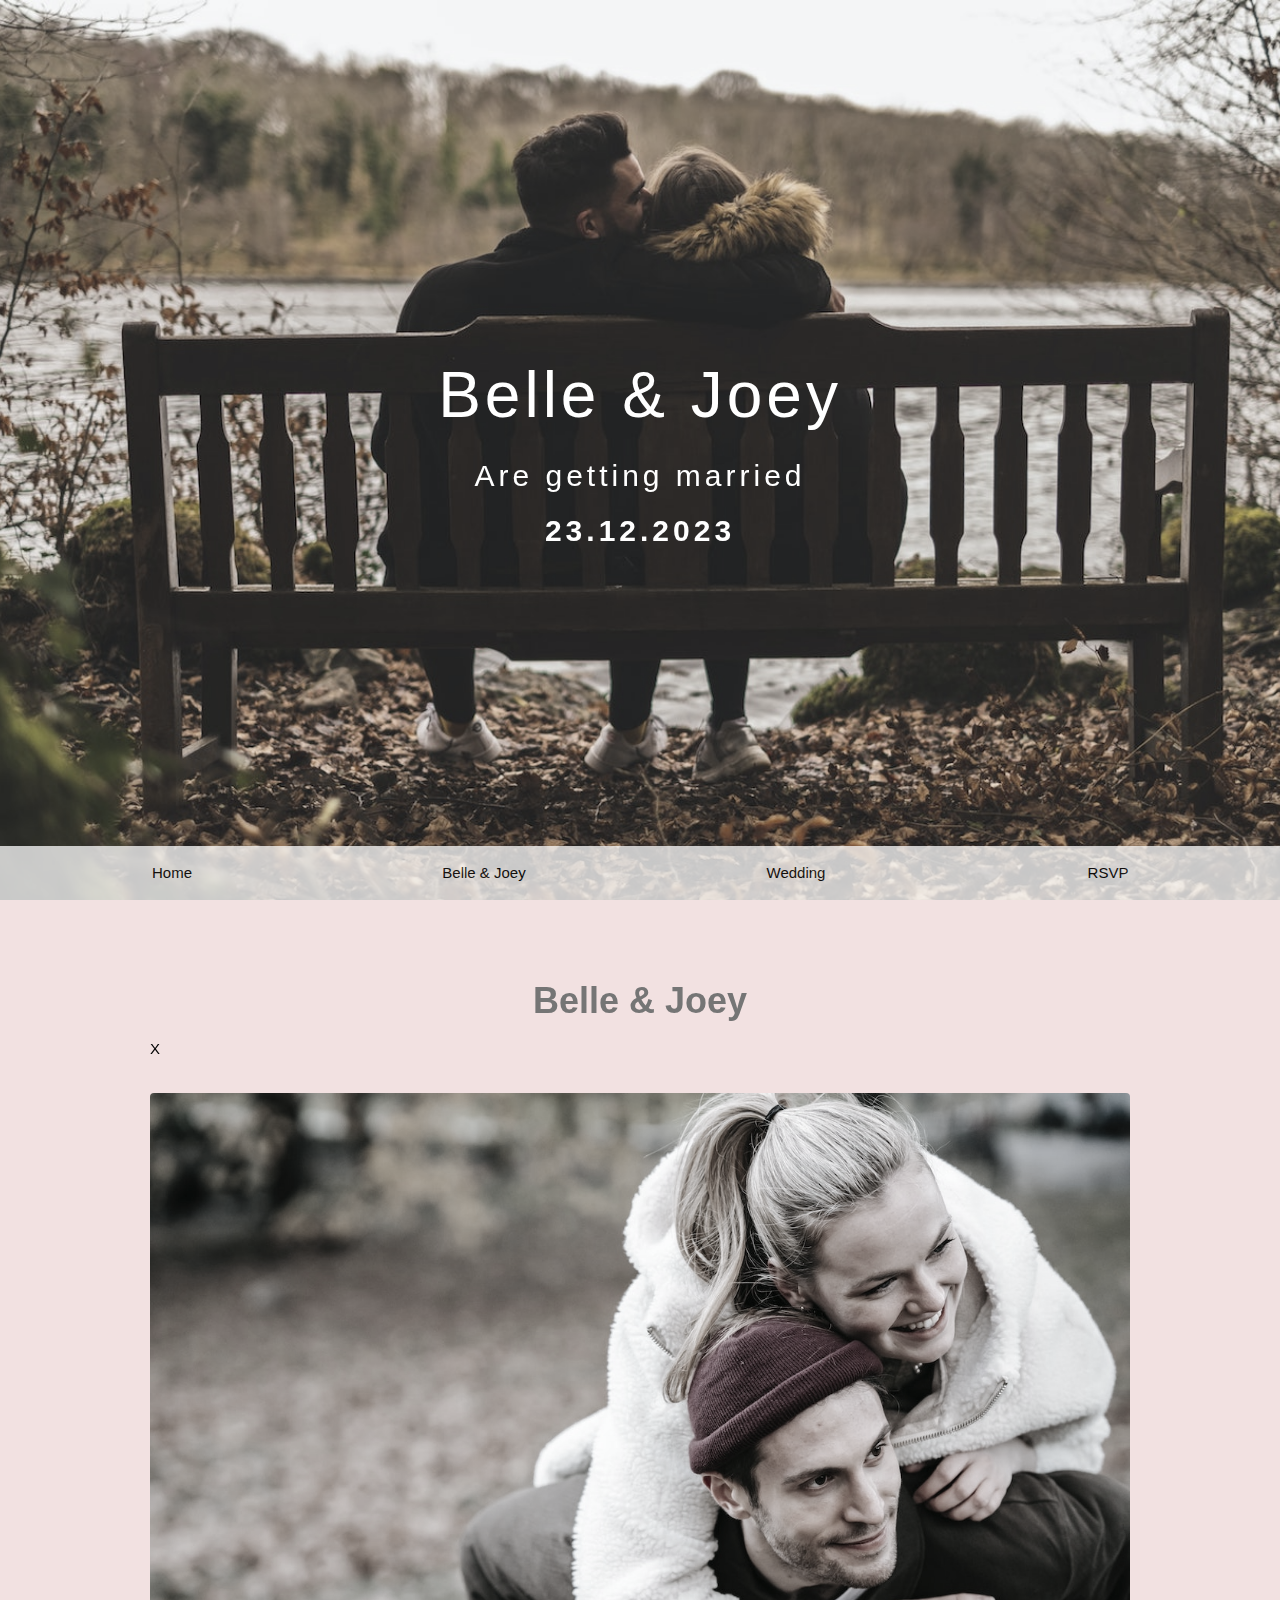
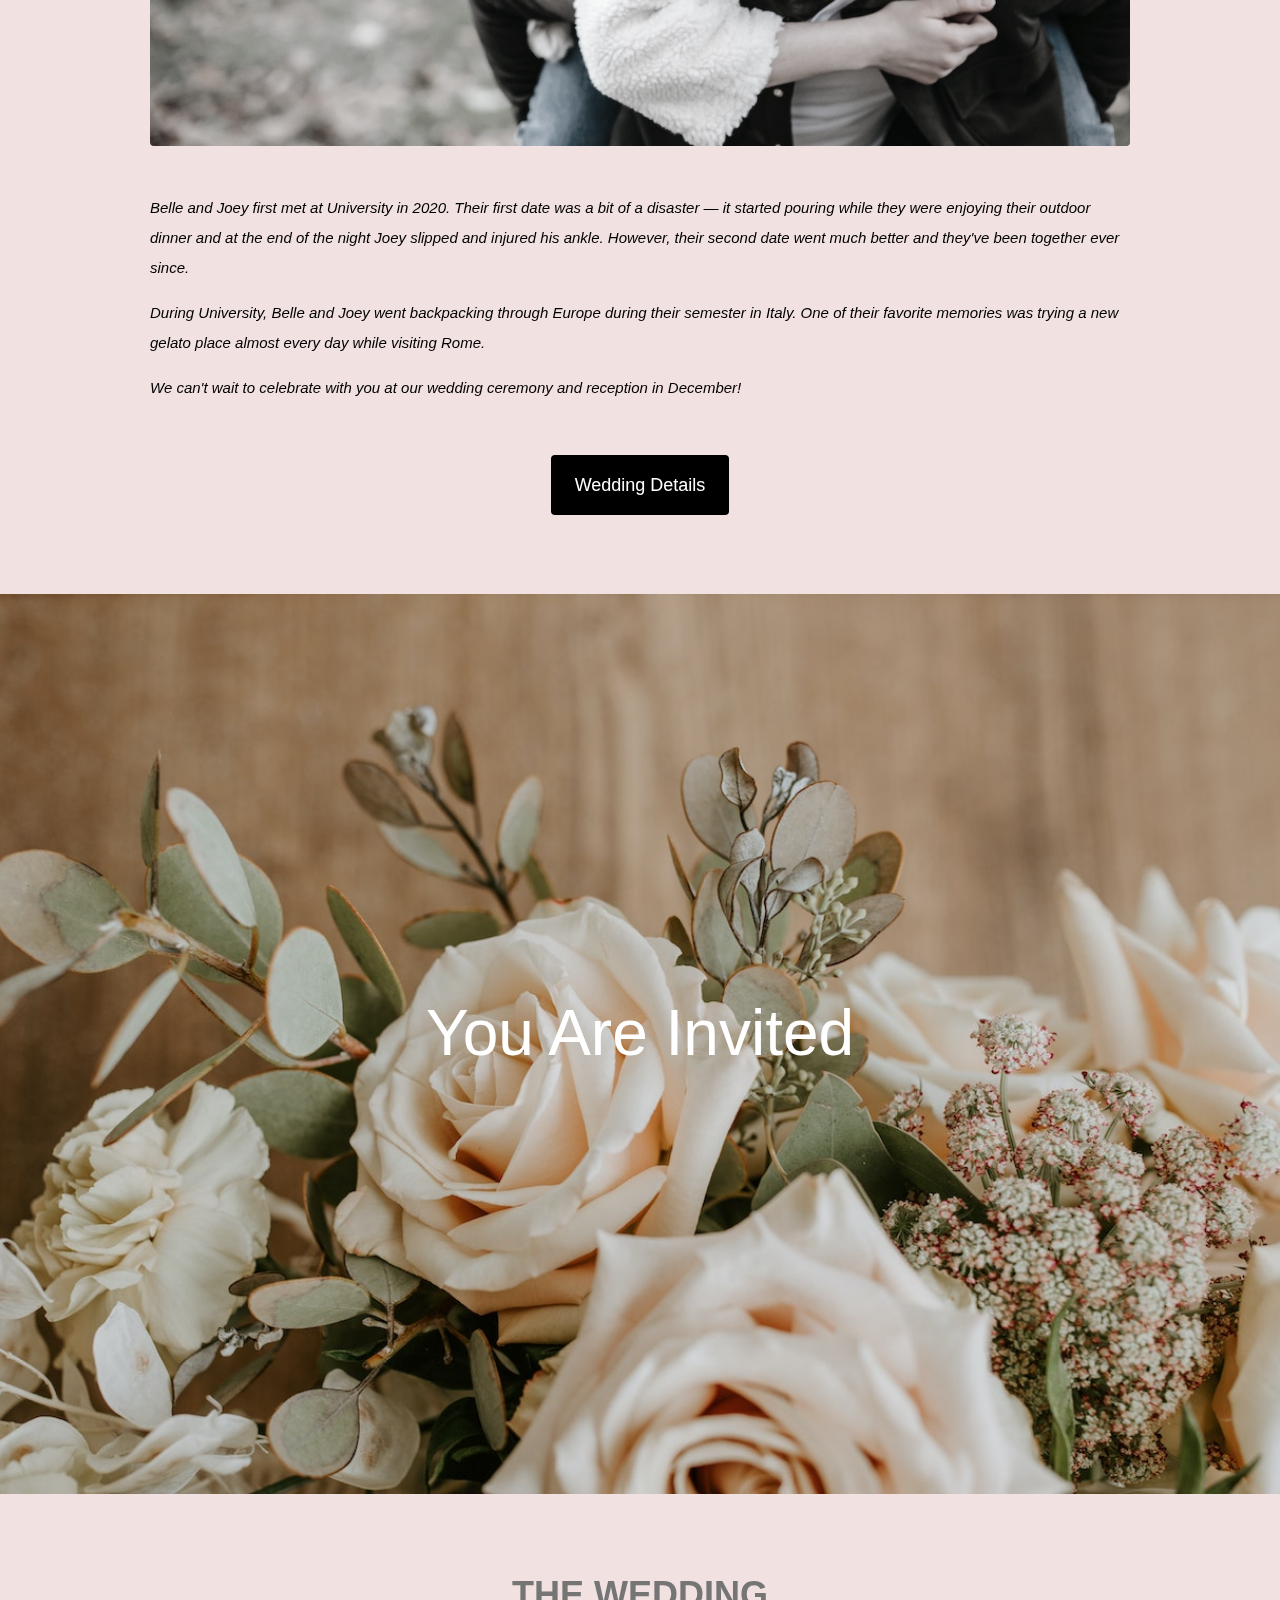
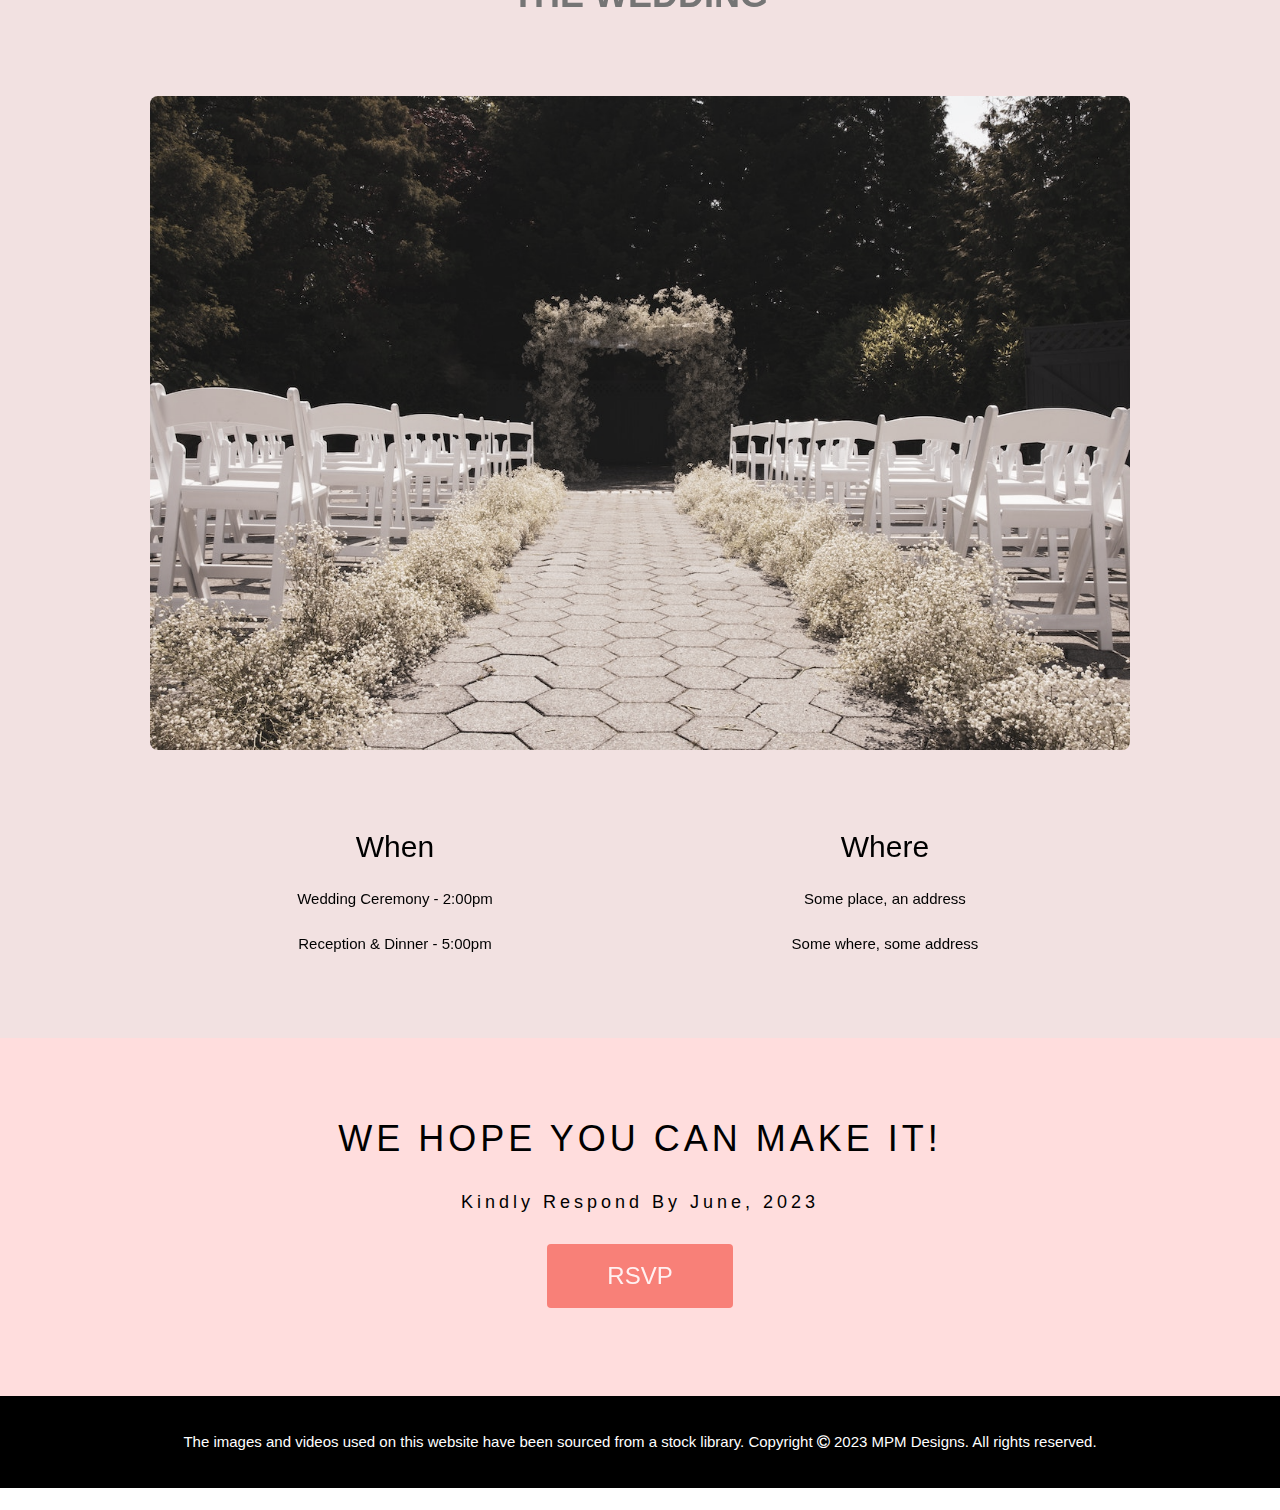
==== wed-invite/index.html @ c2a1ba06 "first commit" ====
<!DOCTYPE html>
<html lang="en">

<head>
    <meta charset="UTF-8">
    <meta http-equiv="X-UA-Compatible" content="IE=edge">
    <meta name="viewport" content="width=device-width, initial-scale=1.0">
    <link rel="stylesheet" href="styles.css" type="text/css">
    <link rel="stylesheet" href="https://www.w3schools.com/w3css/4/w3.css">
    <link rel="stylesheet" href="https://cdnjs.cloudflare.com/ajax/libs/font-awesome/4.7.0/css/font-awesome.min.css">
    <link rel="preconnect" href="https://fonts.googleapis.com">
    <link rel="preconnect" href="https://fonts.gstatic.com" crossorigin>
    <link href="https://fonts.googleapis.com/css2?family=Raleway:wght@100&display=swap" rel="stylesheet">
    <title>Wedding Invitation</title>
</head>

<body>
    <!-- Header / Home-->
    <header class="w3-display-container w3-wide bgimg w3-grayscale-min" id="home">
        <div class="w3-display-middle w3-text-white w3-center">
            <h1 class="w3-jumbo">Belle & Joey</h1>
            <h2>Are getting married</h2>
            <h2><b>23.12.2023</b></h2>
        </div>
    </header>

    <!-- Navbar (sticky bottom) -->
    <div class="w3-bottom w3-hide-small">
        <div class="w3-bar w3-white w3-center w3-padding w3-opacity-min w3-hover-opacity-off">
            <a href="#home" style="width:25%" class="w3-bar-item w3-button">Home</a>
            <a href="#us" style="width:25%" class="w3-bar-item w3-button">Belle & Joey</a>
            <a href="#wedding" style="width:25%" class="w3-bar-item w3-button">Wedding</a>
            <a href="#rsvp" style="width:25%" class="w3-bar-item w3-button w3-hover-black">RSVP</a>
        </div>
    </div>

    <!-- About / Belle and Joey -->
    <div class="w3-container w3-padding-64 w3-pale-red w3-grayscale-min" id="us">
        <div class="w3-content">
            <h1 class="w3-center w3-text-grey"><b>Belle & Joey</b></h1>
          X  <img class="w3-round w3-grayscale-min" src="img/about-img2.jpg" style="width:100%;margin:32px 0">
            <p><i>
                Belle and Joey first met at University in 2020. Their first date was a bit of a disaster — it started pouring while they were enjoying their outdoor dinner and at the end of the night Joey slipped and injured his ankle. However, their second date went much better and they've been together ever since.
            </i></p>
            <p><i>
                 During University, Belle and Joey went backpacking through Europe during their semester in Italy. One of their favorite memories was trying a new gelato place almost every day while visiting Rome. 
            </i></p>

            <p><i>
                We can't wait to celebrate with you at our wedding ceremony and reception in December! 
            </i></p>

            <br>
            <p class="w3-center"><a href="#wedding" class="w3-button w3-black w3-round w3-padding-large w3-large">Wedding Details</a></p>
        </div>
    </div>

    <!-- Background photo -->
    <div class="w3-display-container bgimg2">
        <div class="w3-display-middle w3-text-white w3-center">
            <h1 class="w3-jumbo">You Are Invited</h1><br>
            <!-- <h2>Of course..</h2> -->
        </div>
    </div>

    <!-- Wedding information -->
    <div class="w3-container w3-padding-64 w3-pale-red w3-grayscale-min w3-center" id="wedding">
        <div class="w3-content">
            <h1 class="w3-text-grey"><b>THE WEDDING</b></h1>
            <img class="w3-round-large " src="img/where-img.jpg" style="width:100%;margin:64px 0">
            <div class="w3-row">
                <div class="w3-half">
                    <h2>When</h2>
                    <p>Wedding Ceremony - 2:00pm</p>
                    <p>Reception & Dinner - 5:00pm</p>
                </div>
                <div class="w3-half">
                    <h2>Where</h2>
                    <p>Some place, an address</p>
                    <p>Some where, some address</p>
                </div>
            </div>
        </div>
    </div>

    <!-- RSVP section -->
    <div class="w3-container w3-padding-64 w3-pale-red w3-center w3-wide" id="rsvp">
        <h1>WE HOPE YOU CAN MAKE IT!</h1>
        <p class="w3-large">Kindly Respond By June, 2023</p>
        <p class="w3-xlarge">
            <button onclick="document.getElementById('id01').style.display='block'" class="w3-button w3-round w3-red w3-opacity w3-hover-opacity-off" style="padding:8px 60px">RSVP</button>
        </p>
    </div>

    <!-- RSVP modal -->
    <div id="id01" class="w3-modal">
        <div class="w3-modal-content w3-card-4 w3-animate-zoom" style="padding:32px;max-width:600px">
            <div class="w3-container w3-white w3-center">
                <span onclick="document.getElementById('id01').style.display='none'" class="w3-button w3-display-topright w3-large">x</span>
                <h1 class="w3-wide">CAN YOU COME?</h1>
                <p>We really hope you can make it.</p>
                <form>
                    <input class="w3-input w3-border" type="text" placeholder="Name(s)" name="name">
                </form>
                <p><i>Sincerely, Belle & Joey</i></p>
                <div class="w3-row">
                    <div class="w3-half">
                        <button onclick="document.getElementById('id01').style.display='none'" type="button" class="w3-button w3-block w3-green">Going</button>
                    </div>
                    <div class="w3-half">
                        <button onclick="document.getElementById('id01').style.display='none'" type="button" class="w3-button w3-block w3-red">Can't come</button>
                    </div>
                </div>
            </div>
        </div>
    </div>

    <!-- Footer -->
    <footer class="w3-center w3-black w3-padding-16">
        <p>The images and videos used on this website have been sourced from a stock library. Copyright <i class="fa fa-copyright "></i> 2023 MPM Designs. All rights reserved. </p>
    </footer>
    <div class="w3-hide-small" style="margin-bottom:32px"> </div>

</body>

</html>
---- wed-invite/styles.css ----
body,
h1,
h2 {
    font-family: 'Raleway', sans-serif;
}

body,
html {
    height: 100%
}

p {
    line-height: 2
}

.bgimg,
.bgimg2 {
    min-height: 100%;
    background-position: center;
    background-size: cover;
}

.bgimg {
    background-image: url("img/header-img.jpg")
}

.bgimg2 {
    background-image: url("img/header-img3.jpg")
}
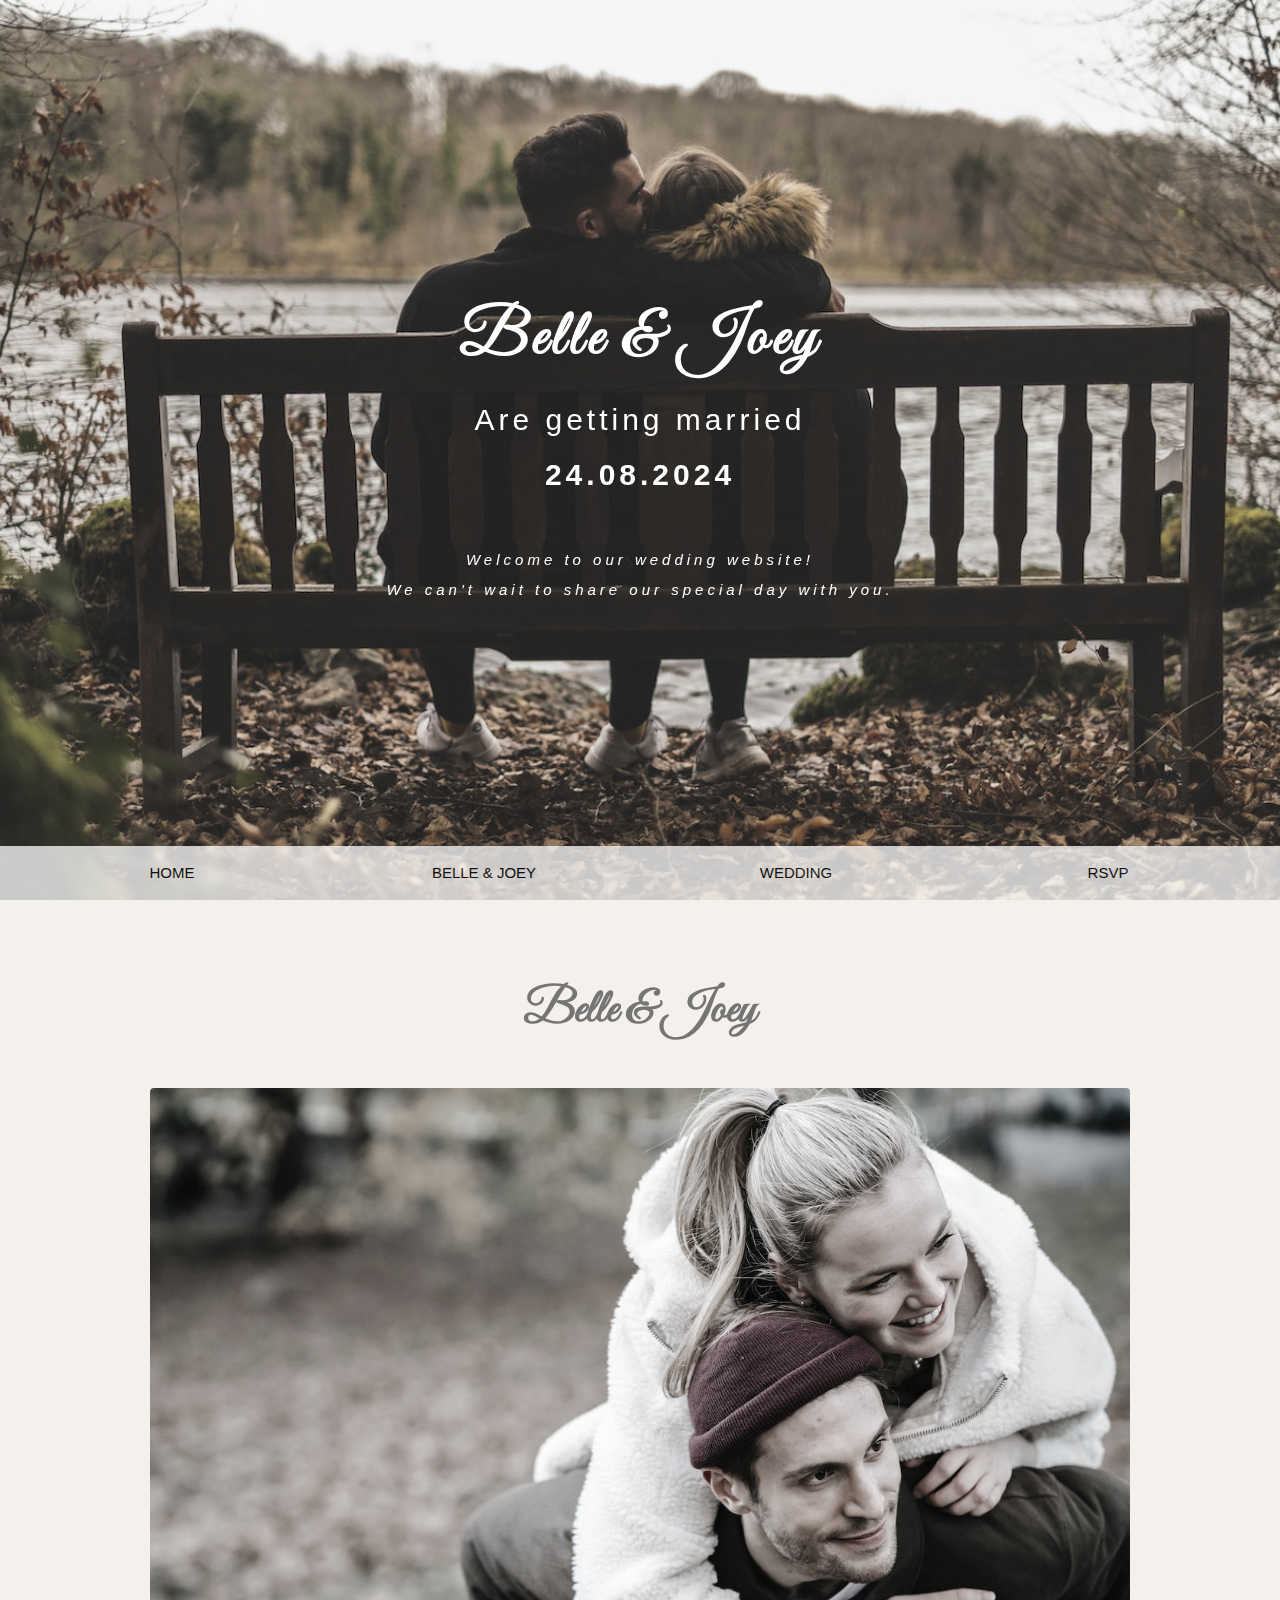
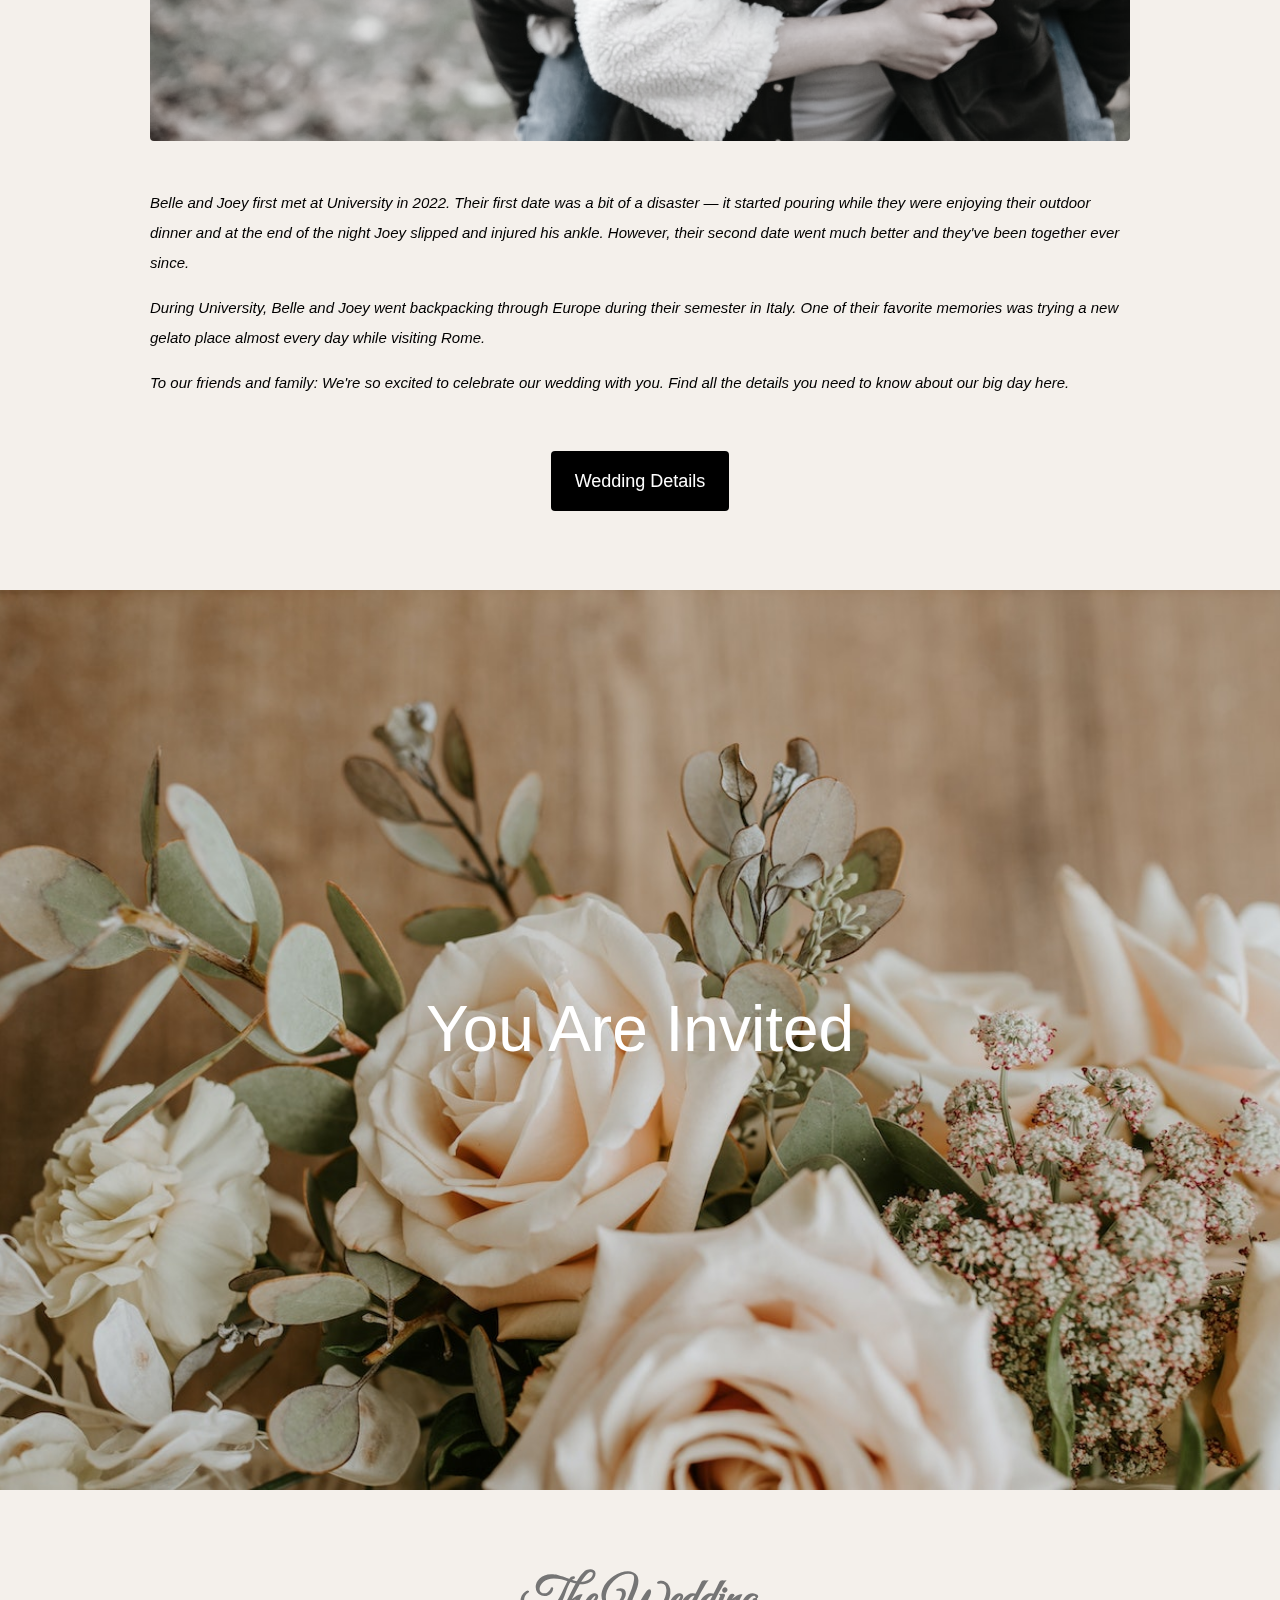
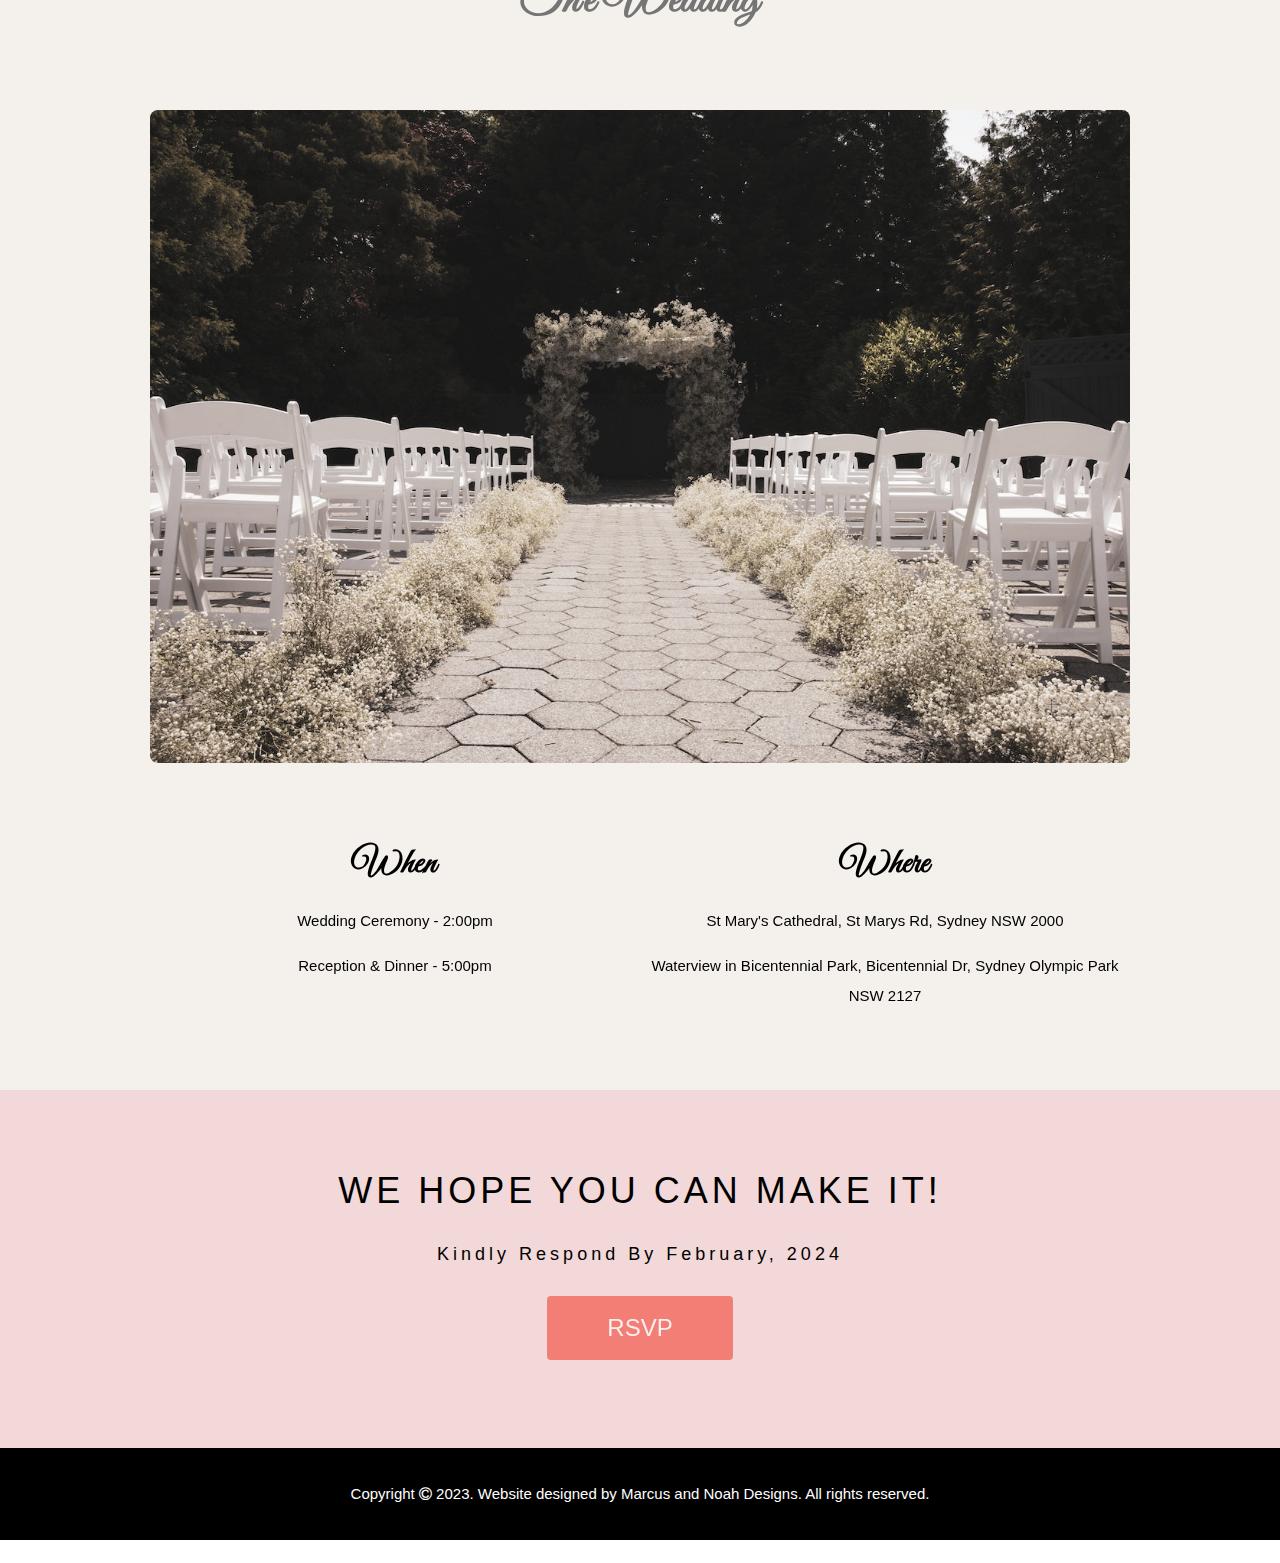
==== commit adbda6bc: "updates" ====
--- a/wed-invite/index.html
+++ b/wed-invite/index.html
@@ -11,43 +11,46 @@
     <link rel="preconnect" href="https://fonts.googleapis.com">
     <link rel="preconnect" href="https://fonts.gstatic.com" crossorigin>
     <link href="https://fonts.googleapis.com/css2?family=Raleway:wght@100&display=swap" rel="stylesheet">
-    <title>Wedding Invitation</title>
+<link href="https://fonts.googleapis.com/css2?family=Great+Vibes&family=Petit+Formal+Script&display=swap" rel="stylesheet">
+    <title>Wedding Invitation Website Example by Marcus and Noah Designs</title>
 </head>
 
 <body>
     <!-- Header / Home-->
     <header class="w3-display-container w3-wide bgimg w3-grayscale-min" id="home">
         <div class="w3-display-middle w3-text-white w3-center">
-            <h1 class="w3-jumbo">Belle & Joey</h1>
+            <h1 class="title w3-jumbo">Belle & Joey</h1>
             <h2>Are getting married</h2>
-            <h2><b>23.12.2023</b></h2>
+            <h2><b>24.08.2024</b></h2>
+            <br>
+            <p><em>Welcome to our wedding website! <br>We can't wait to share our special day with you.</em></p>
         </div>
     </header>
 
     <!-- Navbar (sticky bottom) -->
     <div class="w3-bottom w3-hide-small">
         <div class="w3-bar w3-white w3-center w3-padding w3-opacity-min w3-hover-opacity-off">
-            <a href="#home" style="width:25%" class="w3-bar-item w3-button">Home</a>
-            <a href="#us" style="width:25%" class="w3-bar-item w3-button">Belle & Joey</a>
-            <a href="#wedding" style="width:25%" class="w3-bar-item w3-button">Wedding</a>
+            <a href="#home" style="width:25%" class="w3-bar-item w3-button">HOME</a>
+            <a href="#us" style="width:25%" class="w3-bar-item w3-button">BELLE & JOEY</a>
+            <a href="#wedding" style="width:25%" class="w3-bar-item w3-button">WEDDING</a>
             <a href="#rsvp" style="width:25%" class="w3-bar-item w3-button w3-hover-black">RSVP</a>
         </div>
     </div>
 
     <!-- About / Belle and Joey -->
-    <div class="w3-container w3-padding-64 w3-pale-red w3-grayscale-min" id="us">
+    <div class="w3-container w3-padding-64 w3-grayscale-min" id="us">
         <div class="w3-content">
-            <h1 class="w3-center w3-text-grey"><b>Belle & Joey</b></h1>
-          X  <img class="w3-round w3-grayscale-min" src="img/about-img2.jpg" style="width:100%;margin:32px 0">
+            <h1 class="title w3-center w3-text-grey w3-xxxlarge"><b>Belle & Joey</b></h1>
+            <img class="w3-round w3-grayscale-min" alt="Photo of couple" src="img/about-img2.jpg" style="width:100%;margin:32px 0">
             <p><i>
-                Belle and Joey first met at University in 2020. Their first date was a bit of a disaster — it started pouring while they were enjoying their outdoor dinner and at the end of the night Joey slipped and injured his ankle. However, their second date went much better and they've been together ever since.
+                Belle and Joey first met at University in 2022. Their first date was a bit of a disaster — it started pouring while they were enjoying their outdoor dinner and at the end of the night Joey slipped and injured his ankle. However, their second date went much better and they've been together ever since.
             </i></p>
             <p><i>
                  During University, Belle and Joey went backpacking through Europe during their semester in Italy. One of their favorite memories was trying a new gelato place almost every day while visiting Rome. 
             </i></p>
 
             <p><i>
-                We can't wait to celebrate with you at our wedding ceremony and reception in December! 
+                To our friends and family: We're so excited to celebrate our wedding with you. Find all the details you need to know about our big day here.
             </i></p>
 
             <br>
@@ -64,29 +67,29 @@
     </div>
 
     <!-- Wedding information -->
-    <div class="w3-container w3-padding-64 w3-pale-red w3-grayscale-min w3-center" id="wedding">
+    <div class="w3-container w3-padding-64 w3-grayscale-min w3-center" id="wedding">
         <div class="w3-content">
-            <h1 class="w3-text-grey"><b>THE WEDDING</b></h1>
-            <img class="w3-round-large " src="img/where-img.jpg" style="width:100%;margin:64px 0">
+            <h1 class="title w3-text-grey w3-xxxlarge"><b>The Wedding</b></h1>
+            <img class="w3-round-large " src="img/where-img.jpg" alt="Photo of Wedding Setting" style="width:100%;margin:64px 0">
             <div class="w3-row">
                 <div class="w3-half">
-                    <h2>When</h2>
+                    <h2 class="title  w3-xxlarge">When</h2>
                     <p>Wedding Ceremony - 2:00pm</p>
                     <p>Reception & Dinner - 5:00pm</p>
                 </div>
                 <div class="w3-half">
-                    <h2>Where</h2>
-                    <p>Some place, an address</p>
-                    <p>Some where, some address</p>
+                    <h2 class="title w3-xxlarge">Where</h2>
+                    <p><a class="address" href="https://www.google.com/maps/d/viewer?mid=1-I_wBXtXah7ikO_H3362jkQmE30&hl=en_US&ll=-33.87144%2C151.213417&z=17" target="_blank" rel="noopener">St Mary's Cathedral, St Marys Rd, Sydney NSW 2000</a></p>
+                    <p><a class="address" href="https://www.google.com/maps/d/viewer?mid=1L37ATdyyJl3ZWx9GphFcDkUx_vY&hl=en&ll=-33.85031599999999%2C151.079993&z=17" target="_blank" rel="noopener">Waterview in Bicentennial Park, Bicentennial Dr, Sydney Olympic Park NSW 2127</a></p>
                 </div>
             </div>
         </div>
     </div>
 
     <!-- RSVP section -->
-    <div class="w3-container w3-padding-64 w3-pale-red w3-center w3-wide" id="rsvp">
+    <div class="w3-container w3-padding-64 w3-center w3-wide" id="rsvp">
         <h1>WE HOPE YOU CAN MAKE IT!</h1>
-        <p class="w3-large">Kindly Respond By June, 2023</p>
+        <p class="w3-large">Kindly Respond By February, 2024</p>
         <p class="w3-xlarge">
             <button onclick="document.getElementById('id01').style.display='block'" class="w3-button w3-round w3-red w3-opacity w3-hover-opacity-off" style="padding:8px 60px">RSVP</button>
         </p>
@@ -97,7 +100,7 @@
         <div class="w3-modal-content w3-card-4 w3-animate-zoom" style="padding:32px;max-width:600px">
             <div class="w3-container w3-white w3-center">
                 <span onclick="document.getElementById('id01').style.display='none'" class="w3-button w3-display-topright w3-large">x</span>
-                <h1 class="w3-wide">CAN YOU COME?</h1>
+                <h1 class="title w3-wide">Kindly RSVP<br>by February 2024</h1>
                 <p>We really hope you can make it.</p>
                 <form>
                     <input class="w3-input w3-border" type="text" placeholder="Name(s)" name="name">
@@ -105,10 +108,10 @@
                 <p><i>Sincerely, Belle & Joey</i></p>
                 <div class="w3-row">
                     <div class="w3-half">
-                        <button onclick="document.getElementById('id01').style.display='none'" type="button" class="w3-button w3-block w3-green">Going</button>
+                        <button onclick="document.getElementById('id01').style.display='none'" type="button" class="w3-button w3-block w3-green">Accepts with pleasure</button>
                     </div>
                     <div class="w3-half">
-                        <button onclick="document.getElementById('id01').style.display='none'" type="button" class="w3-button w3-block w3-red">Can't come</button>
+                        <button onclick="document.getElementById('id01').style.display='none'" type="button" class="w3-button w3-block w3-red">Declines with regret</button>
                     </div>
                 </div>
             </div>
@@ -117,7 +120,7 @@
 
     <!-- Footer -->
     <footer class="w3-center w3-black w3-padding-16">
-        <p>The images and videos used on this website have been sourced from a stock library. Copyright <i class="fa fa-copyright "></i> 2023 MPM Designs. All rights reserved. </p>
+        <p>Copyright <i class="fa fa-copyright "></i> 2023. Website designed by Marcus and Noah Designs. All rights reserved. </p>
     </footer>
     <div class="w3-hide-small" style="margin-bottom:32px"> </div>
 
--- a/wed-invite/styles.css
+++ b/wed-invite/styles.css
@@ -1,5 +1,4 @@
 body,
-h1,
 h2 {
     font-family: 'Raleway', sans-serif;
 }
@@ -26,4 +25,21 @@
 
 .bgimg2 {
     background-image: url("img/header-img3.jpg")
+}
+
+#us, #wedding{
+    background-color: #F8F0E5;
+}
+
+#rsvp{
+    background-color: #F2D8D8;
+}
+
+.title{
+    font-family: 'Great Vibes', sans-serif;
+    font-weight: bolder;
+}
+
+.address{
+    text-decoration: none;
 }